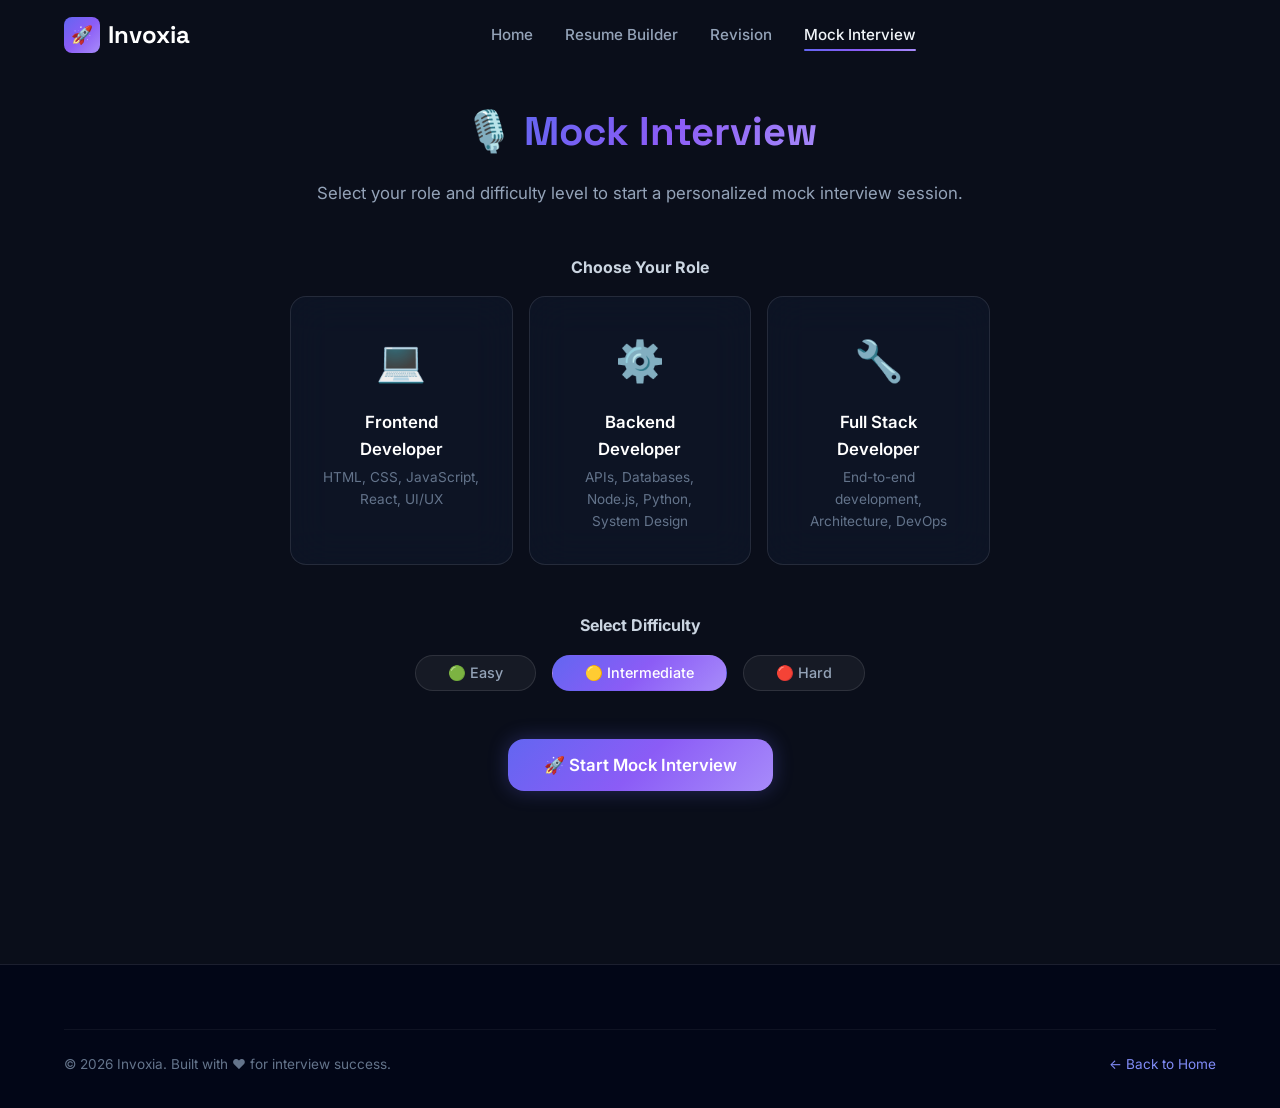
==== pages/mock-interview.html @ 6b7d6e1b "msade some changes in ui" ====
<!DOCTYPE html>
<html lang="en">
<head>
  <meta charset="UTF-8">
  <meta name="viewport" content="width=device-width, initial-scale=1.0">
  <title>Mock Interview — Invoxia</title>
  <meta name="description" content="Practice AI-powered mock interviews with Invoxia. Choose your role, difficulty, and get real-time feedback on your performance.">
  <link rel="stylesheet" href="../css/global.css">
  <link rel="stylesheet" href="../css/mock-interview.css">
  <link rel="icon" href="data:image/svg+xml,<svg xmlns='http://www.w3.org/2000/svg' viewBox='0 0 100 100'><text y='.9em' font-size='90'>🎙️</text></svg>">
</head>
<body>

  <!-- ======== NAVBAR ======== -->
  <nav class="navbar scrolled" id="navbar">
    <div class="container">
      <a href="../index.html" class="navbar-brand">
        <span class="logo-icon">🚀</span>
        Invoxia
      </a>
      <div class="navbar-links" id="navLinks">
        <a href="../index.html">Home</a>
        <a href="resume.html">Resume Builder</a>
        <a href="revision.html">Revision</a>
        <a href="mock-interview.html" class="active">Mock Interview</a>
      </div>
      <div class="navbar-actions">
        <button class="menu-toggle" id="menuToggle" aria-label="Toggle menu">
          <span></span><span></span><span></span>
        </button>
      </div>
    </div>
  </nav>

  <!-- ======== MOCK INTERVIEW ======== -->
  <main class="interview-page">
    <div class="container">

      <!-- Setup Screen -->
      <div class="interview-setup" id="interviewSetup">
        <h1>🎙️ <span class="text-gradient">Mock Interview</span></h1>
        <p>Select your role and difficulty level to start a personalized mock interview session.</p>

        <!-- Role Selection -->
        <h3 style="color: var(--neutral-300); margin-bottom: 1rem; font-size: 1rem;">Choose Your Role</h3>
        <div class="role-selector">
          <div class="role-card card" data-role="frontend" id="roleFrontend">
            <div class="role-emoji">💻</div>
            <h3>Frontend Developer</h3>
            <p>HTML, CSS, JavaScript, React, UI/UX</p>
          </div>
          <div class="role-card card" data-role="backend" id="roleBackend">
            <div class="role-emoji">⚙️</div>
            <h3>Backend Developer</h3>
            <p>APIs, Databases, Node.js, Python, System Design</p>
          </div>
          <div class="role-card card" data-role="fullstack" id="roleFullstack">
            <div class="role-emoji">🔧</div>
            <h3>Full Stack Developer</h3>
            <p>End-to-end development, Architecture, DevOps</p>
          </div>
        </div>

        <!-- Difficulty -->
        <h3 style="color: var(--neutral-300); margin-bottom: 1rem; font-size: 1rem;">Select Difficulty</h3>
        <div class="difficulty-selector">
          <button class="difficulty-btn" data-difficulty="easy" id="diffEasy">🟢 Easy</button>
          <button class="difficulty-btn active" data-difficulty="intermediate" id="diffIntermediate">🟡 Intermediate</button>
          <button class="difficulty-btn" data-difficulty="hard" id="diffHard">🔴 Hard</button>
        </div>

        <!-- Start Button -->
        <button class="btn btn-primary btn-lg start-interview-btn" id="startInterview">
          🚀 Start Mock Interview
        </button>
      </div>

      <!-- Interview Session -->
      <div class="interview-session" id="interviewSession">
        <div class="interview-header">
          <div class="interview-info">
            <div class="interview-timer">
              <span class="timer-icon">⏱️</span>
              <span id="interviewTimer">00:00</span>
            </div>
            <div class="interview-progress">
              <span id="progressText">1 / 5</span>
              <div class="progress-bar-mini">
                <div class="fill" style="width: 20%"></div>
              </div>
            </div>
          </div>
          <button class="btn btn-secondary" onclick="endInterviewManual()" id="endInterviewBtn">
            ⏹️ End Interview
          </button>
        </div>

        <!-- Chat Area -->
        <div class="chat-container card" id="chatContainer">
          <!-- Messages rendered by mock-interview.js -->
        </div>

        <!-- Input -->
        <div class="chat-input-area">
          <div class="chat-input-wrapper">
            <textarea class="chat-input" id="userAnswer" placeholder="Type your answer here..." rows="1"></textarea>
          </div>
          <button class="chat-send-btn" id="sendAnswer" title="Send Answer">
            ➤
          </button>
        </div>

        <!-- Feedback Panel -->
        <div class="feedback-panel" id="feedbackPanel">
          <div class="feedback-header">
            <h2>📊 Performance Report</h2>
            <div class="overall-score">
              <div class="score-circle" id="overallScore">--</div>
            </div>
          </div>

          <div class="feedback-metrics">
            <div class="metric-card card" data-metric="communication">
              <h4>Communication</h4>
              <div class="metric-value">--%</div>
              <div class="metric-bar">
                <div class="fill" style="width: 0%; background: var(--gradient-primary);"></div>
              </div>
            </div>
            <div class="metric-card card" data-metric="technical">
              <h4>Technical</h4>
              <div class="metric-value">--%</div>
              <div class="metric-bar">
                <div class="fill" style="width: 0%; background: var(--accent-cyan);"></div>
              </div>
            </div>
            <div class="metric-card card" data-metric="problemSolving">
              <h4>Problem Solving</h4>
              <div class="metric-value">--%</div>
              <div class="metric-bar">
                <div class="fill" style="width: 0%; background: var(--accent-emerald);"></div>
              </div>
            </div>
            <div class="metric-card card" data-metric="confidence">
              <h4>Confidence</h4>
              <div class="metric-value">--%</div>
              <div class="metric-bar">
                <div class="fill" style="width: 0%; background: var(--accent-amber);"></div>
              </div>
            </div>
          </div>

          <div style="text-align: center; margin-top: 2rem;">
            <button class="btn btn-primary btn-lg" onclick="restartInterview()" id="restartBtn">
              🔄 Restart Interview
            </button>
            <a href="../index.html" class="btn btn-secondary btn-lg" style="margin-left: 1rem;">← Back Home</a>
          </div>
        </div>
      </div>

    </div>
  </main>

  <!-- ======== FOOTER ======== -->
  <footer class="footer" style="margin-top: 4rem;">
    <div class="container">
      <div class="footer-bottom">
        <span>© 2026 Invoxia. Built with ❤️ for interview success.</span>
        <a href="../index.html" style="color: var(--primary-400);">← Back to Home</a>
      </div>
    </div>
  </footer>

  <script src="../js/app.js"></script>
  <script src="../js/mock-interview.js"></script>
</body>
</html>
---- css/global.css ----
/* ============================================
   INVOXIA - Global Design System
   Shared styles, tokens, and utilities
   ============================================ */

/* Google Fonts */
@import url('https://fonts.googleapis.com/css2?family=Inter:wght@300;400;500;600;700;800;900&family=Space+Grotesk:wght@400;500;600;700&display=swap');

/* ---- Design Tokens ---- */
:root {
  /* Primary Palette */
  --primary-50: #eef2ff;
  --primary-100: #e0e7ff;
  --primary-200: #c7d2fe;
  --primary-300: #a5b4fc;
  --primary-400: #818cf8;
  --primary-500: #6366f1;
  --primary-600: #4f46e5;
  --primary-700: #4338ca;
  --primary-800: #3730a3;
  --primary-900: #312e81;

  /* Accent */
  --accent-cyan: #22d3ee;
  --accent-emerald: #34d399;
  --accent-amber: #fbbf24;
  --accent-rose: #fb7185;
  --accent-violet: #a78bfa;

  /* Neutrals */
  --neutral-50: #f8fafc;
  --neutral-100: #f1f5f9;
  --neutral-200: #e2e8f0;
  --neutral-300: #cbd5e1;
  --neutral-400: #94a3b8;
  --neutral-500: #64748b;
  --neutral-600: #475569;
  --neutral-700: #334155;
  --neutral-800: #1e293b;
  --neutral-900: #0f172a;
  --neutral-950: #020617;

  /* Surfaces */
  --surface-primary: #0a0e1a;
  --surface-card: rgba(15, 23, 42, 0.7);
  --surface-card-hover: rgba(30, 41, 59, 0.8);
  --surface-glass: rgba(255, 255, 255, 0.05);
  --surface-glass-border: rgba(255, 255, 255, 0.1);

  /* Gradients */
  --gradient-primary: linear-gradient(135deg, #6366f1, #8b5cf6, #a78bfa);
  --gradient-accent: linear-gradient(135deg, #22d3ee, #6366f1);
  --gradient-warm: linear-gradient(135deg, #f97316, #fb7185);
  --gradient-hero: linear-gradient(135deg, #0a0e1a 0%, #1a1040 50%, #0a0e1a 100%);

  /* Typography */
  --font-primary: 'Inter', -apple-system, BlinkMacSystemFont, sans-serif;
  --font-display: 'Space Grotesk', sans-serif;

  /* Spacing */
  --space-xs: 0.25rem;
  --space-sm: 0.5rem;
  --space-md: 1rem;
  --space-lg: 1.5rem;
  --space-xl: 2rem;
  --space-2xl: 3rem;
  --space-3xl: 4rem;
  --space-4xl: 6rem;

  /* Border Radius */
  --radius-sm: 0.375rem;
  --radius-md: 0.5rem;
  --radius-lg: 0.75rem;
  --radius-xl: 1rem;
  --radius-2xl: 1.5rem;
  --radius-full: 9999px;

  /* Shadows */
  --shadow-sm: 0 1px 2px rgba(0, 0, 0, 0.3);
  --shadow-md: 0 4px 6px -1px rgba(0, 0, 0, 0.3), 0 2px 4px -2px rgba(0, 0, 0, 0.3);
  --shadow-lg: 0 10px 15px -3px rgba(0, 0, 0, 0.3), 0 4px 6px -4px rgba(0, 0, 0, 0.3);
  --shadow-xl: 0 20px 25px -5px rgba(0, 0, 0, 0.3), 0 8px 10px -6px rgba(0, 0, 0, 0.3);
  --shadow-glow: 0 0 20px rgba(99, 102, 241, 0.3);
  --shadow-glow-lg: 0 0 40px rgba(99, 102, 241, 0.4);

  /* Transitions */
  --transition-fast: 150ms cubic-bezier(0.4, 0, 0.2, 1);
  --transition-base: 250ms cubic-bezier(0.4, 0, 0.2, 1);
  --transition-slow: 400ms cubic-bezier(0.4, 0, 0.2, 1);
  --transition-spring: 500ms cubic-bezier(0.34, 1.56, 0.64, 1);

  /* Z-Index Scale */
  --z-base: 1;
  --z-dropdown: 100;
  --z-sticky: 200;
  --z-overlay: 300;
  --z-modal: 400;
  --z-toast: 500;
}

/* ---- CSS Reset ---- */
*,
*::before,
*::after {
  box-sizing: border-box;
  margin: 0;
  padding: 0;
}

html {
  scroll-behavior: smooth;
  -webkit-text-size-adjust: 100%;
}

body {
  font-family: var(--font-primary);
  background-color: var(--surface-primary);
  color: var(--neutral-200);
  line-height: 1.6;
  overflow-x: hidden;
  -webkit-font-smoothing: antialiased;
  -moz-osx-font-smoothing: grayscale;
}

a {
  text-decoration: none;
  color: inherit;
  transition: color var(--transition-fast);
}

img {
  max-width: 100%;
  height: auto;
  display: block;
}

button {
  cursor: pointer;
  border: none;
  background: none;
  font-family: inherit;
  font-size: inherit;
}

ul, ol {
  list-style: none;
}

input, textarea, select {
  font-family: inherit;
  font-size: inherit;
  border: none;
  outline: none;
}

/* ---- Utility Classes ---- */
.container {
  width: 100%;
  max-width: 1200px;
  margin: 0 auto;
  padding: 0 var(--space-lg);
}

.section {
  padding: var(--space-4xl) 0;
}

.text-gradient {
  background: var(--gradient-primary);
  -webkit-background-clip: text;
  -webkit-text-fill-color: transparent;
  background-clip: text;
}

.text-gradient-accent {
  background: var(--gradient-accent);
  -webkit-background-clip: text;
  -webkit-text-fill-color: transparent;
  background-clip: text;
}

/* ---- Button System ---- */
.btn {
  display: inline-flex;
  align-items: center;
  justify-content: center;
  gap: var(--space-sm);
  padding: 0.75rem 1.75rem;
  font-weight: 600;
  font-size: 0.95rem;
  border-radius: var(--radius-lg);
  transition: all var(--transition-base);
  position: relative;
  overflow: hidden;
}

.btn-primary {
  background: var(--gradient-primary);
  color: white;
  box-shadow: var(--shadow-glow);
}

.btn-primary:hover {
  transform: translateY(-2px);
  box-shadow: var(--shadow-glow-lg);
}

.btn-secondary {
  background: var(--surface-glass);
  color: var(--neutral-100);
  border: 1px solid var(--surface-glass-border);
  backdrop-filter: blur(10px);
}

.btn-secondary:hover {
  background: rgba(255, 255, 255, 0.1);
  border-color: var(--primary-400);
  transform: translateY(-2px);
}

.btn-outline {
  background: transparent;
  color: var(--primary-400);
  border: 2px solid var(--primary-500);
}

.btn-outline:hover {
  background: var(--primary-500);
  color: white;
  transform: translateY(-2px);
}

.btn-lg {
  padding: 1rem 2.25rem;
  font-size: 1.05rem;
  border-radius: var(--radius-xl);
}

/* ---- Card System ---- */
.card {
  background: var(--surface-card);
  border: 1px solid var(--surface-glass-border);
  border-radius: var(--radius-xl);
  padding: var(--space-xl);
  backdrop-filter: blur(20px);
  transition: all var(--transition-base);
}

.card:hover {
  background: var(--surface-card-hover);
  border-color: var(--primary-500);
  transform: translateY(-4px);
  box-shadow: var(--shadow-lg);
}

/* ---- Glass Effect ---- */
.glass {
  background: var(--surface-glass);
  border: 1px solid var(--surface-glass-border);
  backdrop-filter: blur(20px);
  -webkit-backdrop-filter: blur(20px);
}

/* ---- Navbar Shared ---- */
.navbar {
  position: fixed;
  top: 0;
  left: 0;
  right: 0;
  z-index: var(--z-sticky);
  padding: var(--space-md) 0;
  transition: all var(--transition-base);
}

.navbar.scrolled {
  background: rgba(10, 14, 26, 0.9);
  backdrop-filter: blur(20px);
  border-bottom: 1px solid var(--surface-glass-border);
  box-shadow: var(--shadow-md);
}

.navbar .container {
  display: flex;
  align-items: center;
  justify-content: space-between;
}

.navbar-brand {
  display: flex;
  align-items: center;
  gap: var(--space-sm);
  font-family: var(--font-display);
  font-weight: 700;
  font-size: 1.5rem;
  color: white;
}

.navbar-brand .logo-icon {
  width: 36px;
  height: 36px;
  border-radius: var(--radius-md);
  background: var(--gradient-primary);
  display: flex;
  align-items: center;
  justify-content: center;
  font-size: 1.1rem;
}

.navbar-links {
  display: flex;
  align-items: center;
  gap: var(--space-xl);
}

.navbar-links a {
  color: var(--neutral-400);
  font-weight: 500;
  font-size: 0.95rem;
  position: relative;
}

.navbar-links a::after {
  content: '';
  position: absolute;
  bottom: -4px;
  left: 0;
  width: 0;
  height: 2px;
  background: var(--gradient-primary);
  transition: width var(--transition-base);
  border-radius: var(--radius-full);
}

.navbar-links a:hover,
.navbar-links a.active {
  color: var(--neutral-100);
}

.navbar-links a:hover::after,
.navbar-links a.active::after {
  width: 100%;
}

.navbar-actions {
  display: flex;
  align-items: center;
  gap: var(--space-md);
}

/* Mobile menu toggle */
.menu-toggle {
  display: none;
  flex-direction: column;
  gap: 5px;
  padding: 4px;
}

.menu-toggle span {
  display: block;
  width: 24px;
  height: 2px;
  background: var(--neutral-200);
  border-radius: var(--radius-full);
  transition: all var(--transition-fast);
}

/* ---- Footer ---- */
.footer {
  background: var(--neutral-950);
  border-top: 1px solid var(--surface-glass-border);
  padding: var(--space-3xl) 0 var(--space-xl);
}

.footer-grid {
  display: grid;
  grid-template-columns: 2fr 1fr 1fr 1fr;
  gap: var(--space-2xl);
  margin-bottom: var(--space-2xl);
}

.footer-brand p {
  color: var(--neutral-400);
  margin-top: var(--space-md);
  max-width: 300px;
  font-size: 0.9rem;
  line-height: 1.7;
}

.footer-col h4 {
  color: var(--neutral-100);
  font-size: 0.9rem;
  font-weight: 600;
  margin-bottom: var(--space-lg);
  text-transform: uppercase;
  letter-spacing: 0.05em;
}

.footer-col a {
  display: block;
  color: var(--neutral-400);
  font-size: 0.9rem;
  padding: var(--space-xs) 0;
  transition: color var(--transition-fast);
}

.footer-col a:hover {
  color: var(--primary-400);
}

.footer-bottom {
  border-top: 1px solid rgba(255, 255, 255, 0.05);
  padding-top: var(--space-lg);
  display: flex;
  justify-content: space-between;
  align-items: center;
  color: var(--neutral-500);
  font-size: 0.85rem;
}

/* ---- Animations ---- */
@keyframes fadeInUp {
  from {
    opacity: 0;
    transform: translateY(30px);
  }
  to {
    opacity: 1;
    transform: translateY(0);
  }
}

@keyframes fadeIn {
  from { opacity: 0; }
  to { opacity: 1; }
}

@keyframes slideInLeft {
  from {
    opacity: 0;
    transform: translateX(-30px);
  }
  to {
    opacity: 1;
    transform: translateX(0);
  }
}

@keyframes slideInRight {
  from {
    opacity: 0;
    transform: translateX(30px);
  }
  to {
    opacity: 1;
    transform: translateX(0);
  }
}

@keyframes pulse {
  0%, 100% { opacity: 1; }
  50% { opacity: 0.5; }
}

@keyframes float {
  0%, 100% { transform: translateY(0); }
  50% { transform: translateY(-10px); }
}

@keyframes glow {
  0%, 100% { box-shadow: 0 0 20px rgba(99, 102, 241, 0.3); }
  50% { box-shadow: 0 0 40px rgba(99, 102, 241, 0.6); }
}

.animate-fadeInUp {
  animation: fadeInUp 0.6s ease-out forwards;
}

.animate-fadeIn {
  animation: fadeIn 0.6s ease-out forwards;
}

.animate-float {
  animation: float 3s ease-in-out infinite;
}

/* Stagger delays */
.delay-1 { animation-delay: 0.1s; }
.delay-2 { animation-delay: 0.2s; }
.delay-3 { animation-delay: 0.3s; }
.delay-4 { animation-delay: 0.4s; }
.delay-5 { animation-delay: 0.5s; }

/* ---- Responsive ---- */
@media (max-width: 768px) {
  .container {
    padding: 0 var(--space-md);
  }

  .section {
    padding: var(--space-2xl) 0;
  }

  .menu-toggle {
    display: flex;
  }

  .navbar-links {
    display: none;
    position: fixed;
    top: 70px;
    left: 0;
    right: 0;
    background: rgba(10, 14, 26, 0.98);
    backdrop-filter: blur(20px);
    flex-direction: column;
    padding: var(--space-xl);
    gap: var(--space-lg);
    border-bottom: 1px solid var(--surface-glass-border);
  }

  .navbar-links.open {
    display: flex;
  }

  .navbar-actions .btn {
    display: none;
  }

  .footer-grid {
    grid-template-columns: 1fr;
    gap: var(--space-xl);
  }

  .footer-bottom {
    flex-direction: column;
    gap: var(--space-md);
    text-align: center;
  }
}
---- css/mock-interview.css ----
/* ============================================
   INVOXIA - Mock Interview Styles
   Module Owner: Member 3
   Branch: feature/mock-interview
   ============================================ */

.interview-page {
  padding-top: 100px;
  min-height: 100vh;
}

/* Interview Setup */
.interview-setup {
  max-width: 700px;
  margin: 0 auto;
  text-align: center;
}

.interview-setup h1 {
  font-family: var(--font-display);
  font-size: 2.5rem;
  font-weight: 700;
  color: white;
  margin-bottom: var(--space-md);
}

.interview-setup > p {
  color: var(--neutral-400);
  font-size: 1.05rem;
  margin-bottom: var(--space-2xl);
}

.role-selector {
  display: grid;
  grid-template-columns: repeat(3, 1fr);
  gap: var(--space-md);
  margin-bottom: var(--space-2xl);
}

.role-card {
  padding: var(--space-xl);
  cursor: pointer;
  text-align: center;
  transition: all var(--transition-base);
}

.role-card.selected {
  border-color: var(--primary-500);
  background: rgba(99, 102, 241, 0.1);
  box-shadow: var(--shadow-glow);
}

.role-card .role-emoji {
  font-size: 2.5rem;
  margin-bottom: var(--space-md);
}

.role-card h3 {
  color: white;
  font-size: 1.05rem;
  font-weight: 600;
  margin-bottom: var(--space-xs);
}

.role-card p {
  color: var(--neutral-500);
  font-size: 0.85rem;
}

.difficulty-selector {
  display: flex;
  gap: var(--space-md);
  justify-content: center;
  margin-bottom: var(--space-2xl);
}

.difficulty-btn {
  padding: var(--space-sm) var(--space-xl);
  border-radius: var(--radius-full);
  font-weight: 500;
  font-size: 0.9rem;
  color: var(--neutral-400);
  border: 1px solid var(--surface-glass-border);
  background: var(--surface-glass);
  transition: all var(--transition-fast);
}

.difficulty-btn:hover {
  color: white;
  border-color: var(--primary-400);
}

.difficulty-btn.active {
  background: var(--gradient-primary);
  color: white;
  border-color: transparent;
}

.start-interview-btn {
  min-width: 250px;
}

/* Interview Session */
.interview-session {
  display: none;
  max-width: 900px;
  margin: 0 auto;
}

.interview-session.active {
  display: block;
}

.interview-header {
  display: flex;
  align-items: center;
  justify-content: space-between;
  margin-bottom: var(--space-2xl);
  padding-bottom: var(--space-lg);
  border-bottom: 1px solid var(--surface-glass-border);
}

.interview-info {
  display: flex;
  align-items: center;
  gap: var(--space-lg);
}

.interview-timer {
  display: flex;
  align-items: center;
  gap: var(--space-sm);
  font-family: var(--font-display);
  font-size: 1.5rem;
  font-weight: 600;
  color: white;
}

.interview-timer .timer-icon {
  color: var(--accent-amber);
}

.interview-progress {
  display: flex;
  align-items: center;
  gap: var(--space-sm);
  color: var(--neutral-400);
  font-size: 0.9rem;
}

.progress-bar-mini {
  width: 120px;
  height: 6px;
  background: rgba(255, 255, 255, 0.1);
  border-radius: var(--radius-full);
  overflow: hidden;
}

.progress-bar-mini .fill {
  height: 100%;
  background: var(--gradient-primary);
  border-radius: var(--radius-full);
  transition: width var(--transition-base);
}

/* Chat Interface */
.chat-container {
  min-height: 400px;
  max-height: 500px;
  overflow-y: auto;
  padding: var(--space-xl);
  margin-bottom: var(--space-lg);
  scroll-behavior: smooth;
}

.chat-container::-webkit-scrollbar {
  width: 6px;
}

.chat-container::-webkit-scrollbar-track {
  background: transparent;
}

.chat-container::-webkit-scrollbar-thumb {
  background: rgba(255, 255, 255, 0.1);
  border-radius: var(--radius-full);
}

.chat-message {
  display: flex;
  gap: var(--space-md);
  margin-bottom: var(--space-xl);
  animation: fadeInUp 0.3s ease-out;
}

.chat-message.user {
  flex-direction: row-reverse;
}

.chat-avatar {
  width: 40px;
  height: 40px;
  border-radius: var(--radius-lg);
  display: flex;
  align-items: center;
  justify-content: center;
  font-size: 1.1rem;
  flex-shrink: 0;
}

.chat-message.ai .chat-avatar {
  background: var(--gradient-accent);
}

.chat-message.user .chat-avatar {
  background: var(--gradient-primary);
}

.chat-bubble {
  max-width: 70%;
  padding: var(--space-md) var(--space-lg);
  border-radius: var(--radius-xl);
  font-size: 0.95rem;
  line-height: 1.7;
}

.chat-message.ai .chat-bubble {
  background: rgba(255, 255, 255, 0.06);
  border: 1px solid var(--surface-glass-border);
  color: var(--neutral-200);
  border-top-left-radius: var(--radius-sm);
}

.chat-message.user .chat-bubble {
  background: rgba(99, 102, 241, 0.2);
  border: 1px solid rgba(99, 102, 241, 0.3);
  color: var(--neutral-100);
  border-top-right-radius: var(--radius-sm);
}

/* Input Area */
.chat-input-area {
  display: flex;
  gap: var(--space-md);
  align-items: flex-end;
}

.chat-input-wrapper {
  flex: 1;
  position: relative;
}

.chat-input {
  width: 100%;
  padding: var(--space-md) var(--space-lg);
  background: rgba(255, 255, 255, 0.05);
  border: 1px solid var(--surface-glass-border);
  border-radius: var(--radius-xl);
  color: var(--neutral-100);
  font-size: 0.95rem;
  resize: none;
  min-height: 48px;
  max-height: 120px;
  transition: border-color var(--transition-fast);
}

.chat-input:focus {
  border-color: var(--primary-500);
}

.chat-send-btn {
  width: 48px;
  height: 48px;
  border-radius: var(--radius-lg);
  background: var(--gradient-primary);
  color: white;
  display: flex;
  align-items: center;
  justify-content: center;
  font-size: 1.2rem;
  flex-shrink: 0;
  transition: all var(--transition-fast);
}

.chat-send-btn:hover {
  transform: scale(1.05);
  box-shadow: var(--shadow-glow);
}

/* Feedback Panel */
.feedback-panel {
  margin-top: var(--space-2xl);
  display: none;
}

.feedback-panel.active {
  display: block;
}

.feedback-header {
  display: flex;
  align-items: center;
  justify-content: space-between;
  margin-bottom: var(--space-xl);
}

.feedback-header h2 {
  font-family: var(--font-display);
  color: white;
  font-size: 1.5rem;
}

.overall-score {
  display: flex;
  align-items: center;
  gap: var(--space-md);
}

.score-circle {
  width: 80px;
  height: 80px;
  border-radius: 50%;
  border: 4px solid var(--accent-emerald);
  display: flex;
  align-items: center;
  justify-content: center;
  font-family: var(--font-display);
  font-size: 1.5rem;
  font-weight: 700;
  color: var(--accent-emerald);
}

.feedback-metrics {
  display: grid;
  grid-template-columns: repeat(4, 1fr);
  gap: var(--space-md);
  margin-bottom: var(--space-xl);
}

.metric-card {
  text-align: center;
  padding: var(--space-lg);
}

.metric-card h4 {
  color: var(--neutral-400);
  font-size: 0.8rem;
  font-weight: 500;
  text-transform: uppercase;
  letter-spacing: 0.05em;
  margin-bottom: var(--space-sm);
}

.metric-card .metric-value {
  font-family: var(--font-display);
  font-size: 1.75rem;
  font-weight: 700;
  color: white;
}

.metric-card .metric-bar {
  height: 6px;
  background: rgba(255, 255, 255, 0.1);
  border-radius: var(--radius-full);
  margin-top: var(--space-sm);
  overflow: hidden;
}

.metric-card .metric-bar .fill {
  height: 100%;
  border-radius: var(--radius-full);
}

/* Responsive */
@media (max-width: 768px) {
  .role-selector {
    grid-template-columns: 1fr;
  }

  .difficulty-selector {
    flex-wrap: wrap;
  }

  .feedback-metrics {
    grid-template-columns: repeat(2, 1fr);
  }

  .chat-bubble {
    max-width: 85%;
  }

  .interview-header {
    flex-direction: column;
    gap: var(--space-md);
  }
}
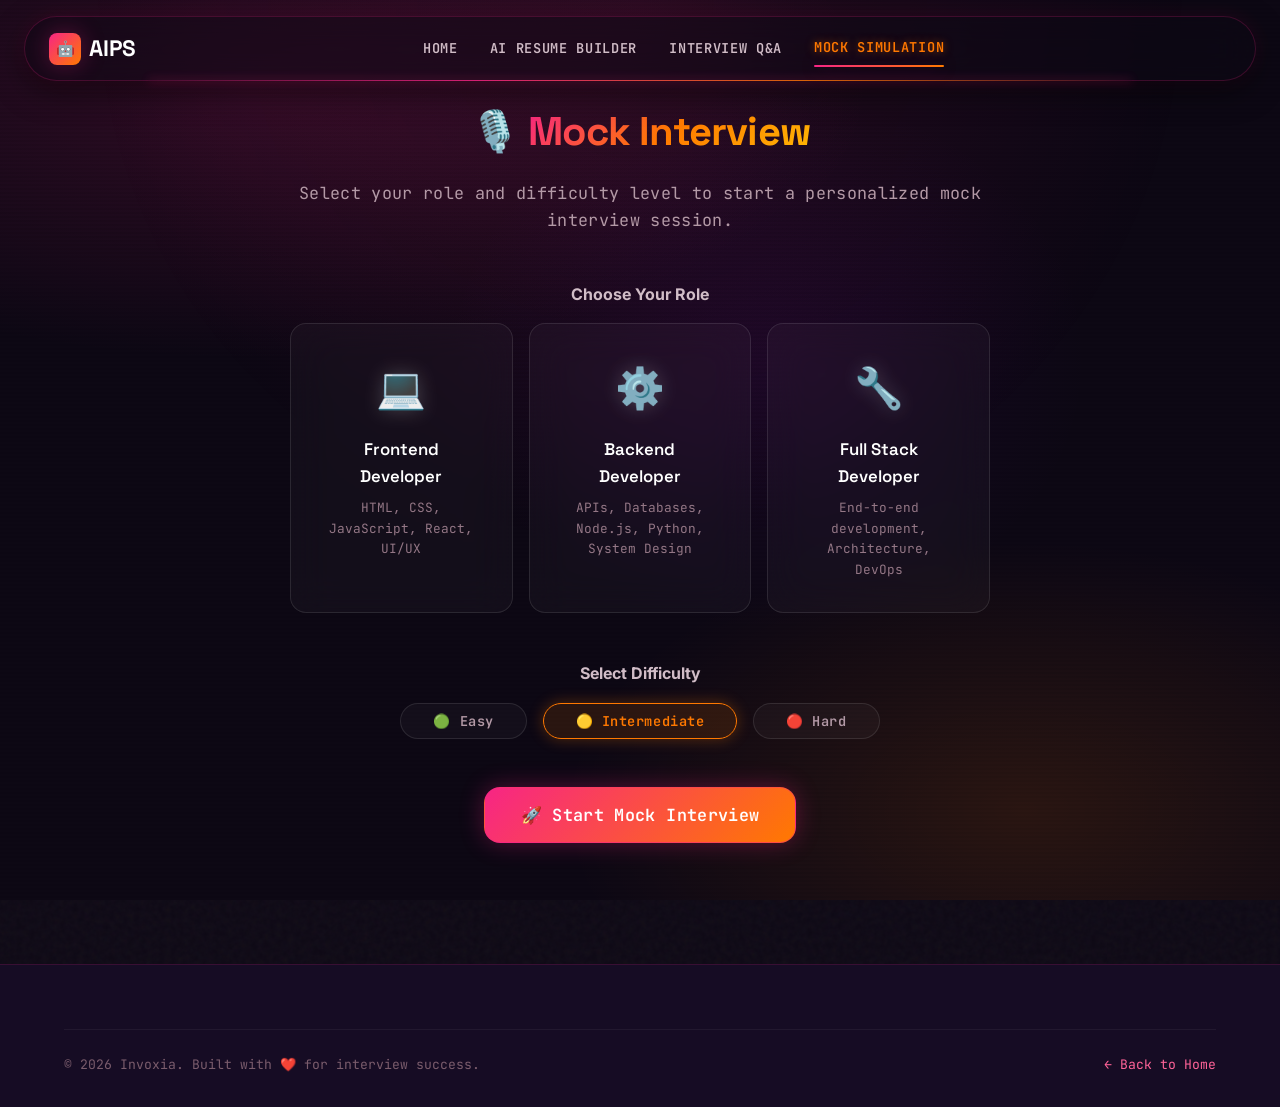
==== commit c2a60a58: "msade some changes in ui" ====
--- a/pages/mock-interview.html
+++ b/pages/mock-interview.html
@@ -15,14 +15,14 @@
   <nav class="navbar scrolled" id="navbar">
     <div class="container">
       <a href="../index.html" class="navbar-brand">
-        <span class="logo-icon">🚀</span>
-        Invoxia
+        <span class="logo-icon">🤖</span>
+        AIPS
       </a>
       <div class="navbar-links" id="navLinks">
         <a href="../index.html">Home</a>
-        <a href="resume.html">Resume Builder</a>
-        <a href="revision.html">Revision</a>
-        <a href="mock-interview.html" class="active">Mock Interview</a>
+        <a href="resume.html">AI Resume Builder</a>
+        <a href="interview-prep.html">Interview Q&A</a>
+        <a href="mock-interview.html" class="active">Mock Simulation</a>
       </div>
       <div class="navbar-actions">
         <button class="menu-toggle" id="menuToggle" aria-label="Toggle menu">
--- a/css/global.css
+++ b/css/global.css
@@ -1,539 +1,396 @@
 /* ============================================
-   INVOXIA - Global Design System
-   Shared styles, tokens, and utilities
-   ============================================ */
-
-/* Google Fonts */
-@import url('https://fonts.googleapis.com/css2?family=Inter:wght@300;400;500;600;700;800;900&family=Space+Grotesk:wght@400;500;600;700&display=swap');
-
-/* ---- Design Tokens ---- */
+   INVOXIA — Cyber Sunset Interface
+   Design System v3.0
+   Theme: Outrun / Synthwave / Cyber Sunset
+   ============================================ */
+
+@import url('https://fonts.googleapis.com/css2?family=Inter:wght@300;400;500;600;700;800;900&family=Space+Grotesk:wght@400;500;600;700&family=JetBrains+Mono:wght@400;500;600&display=swap');
+
 :root {
-  /* Primary Palette */
-  --primary-50: #eef2ff;
-  --primary-100: #e0e7ff;
-  --primary-200: #c7d2fe;
-  --primary-300: #a5b4fc;
-  --primary-400: #818cf8;
-  --primary-500: #6366f1;
-  --primary-600: #4f46e5;
-  --primary-700: #4338ca;
-  --primary-800: #3730a3;
-  --primary-900: #312e81;
-
-  /* Accent */
-  --accent-cyan: #22d3ee;
-  --accent-emerald: #34d399;
-  --accent-amber: #fbbf24;
-  --accent-rose: #fb7185;
-  --accent-violet: #a78bfa;
-
-  /* Neutrals */
-  --neutral-50: #f8fafc;
-  --neutral-100: #f1f5f9;
-  --neutral-200: #e2e8f0;
-  --neutral-300: #cbd5e1;
-  --neutral-400: #94a3b8;
-  --neutral-500: #64748b;
-  --neutral-600: #475569;
-  --neutral-700: #334155;
-  --neutral-800: #1e293b;
-  --neutral-900: #0f172a;
-  --neutral-950: #020617;
-
-  /* Surfaces */
-  --surface-primary: #0a0e1a;
-  --surface-card: rgba(15, 23, 42, 0.7);
-  --surface-card-hover: rgba(30, 41, 59, 0.8);
-  --surface-glass: rgba(255, 255, 255, 0.05);
-  --surface-glass-border: rgba(255, 255, 255, 0.1);
-
-  /* Gradients */
-  --gradient-primary: linear-gradient(135deg, #6366f1, #8b5cf6, #a78bfa);
-  --gradient-accent: linear-gradient(135deg, #22d3ee, #6366f1);
-  --gradient-warm: linear-gradient(135deg, #f97316, #fb7185);
-  --gradient-hero: linear-gradient(135deg, #0a0e1a 0%, #1a1040 50%, #0a0e1a 100%);
-
-  /* Typography */
-  --font-primary: 'Inter', -apple-system, BlinkMacSystemFont, sans-serif;
-  --font-display: 'Space Grotesk', sans-serif;
-
-  /* Spacing */
-  --space-xs: 0.25rem;
-  --space-sm: 0.5rem;
-  --space-md: 1rem;
-  --space-lg: 1.5rem;
-  --space-xl: 2rem;
-  --space-2xl: 3rem;
-  --space-3xl: 4rem;
-  --space-4xl: 6rem;
-
-  /* Border Radius */
-  --radius-sm: 0.375rem;
-  --radius-md: 0.5rem;
-  --radius-lg: 0.75rem;
-  --radius-xl: 1rem;
-  --radius-2xl: 1.5rem;
-  --radius-full: 9999px;
-
-  /* Shadows */
-  --shadow-sm: 0 1px 2px rgba(0, 0, 0, 0.3);
-  --shadow-md: 0 4px 6px -1px rgba(0, 0, 0, 0.3), 0 2px 4px -2px rgba(0, 0, 0, 0.3);
-  --shadow-lg: 0 10px 15px -3px rgba(0, 0, 0, 0.3), 0 4px 6px -4px rgba(0, 0, 0, 0.3);
-  --shadow-xl: 0 20px 25px -5px rgba(0, 0, 0, 0.3), 0 8px 10px -6px rgba(0, 0, 0, 0.3);
-  --shadow-glow: 0 0 20px rgba(99, 102, 241, 0.3);
-  --shadow-glow-lg: 0 0 40px rgba(99, 102, 241, 0.4);
-
-  /* Transitions */
-  --transition-fast: 150ms cubic-bezier(0.4, 0, 0.2, 1);
-  --transition-base: 250ms cubic-bezier(0.4, 0, 0.2, 1);
-  --transition-slow: 400ms cubic-bezier(0.4, 0, 0.2, 1);
+  /* === Core Background === */
+  --bg-void:        #0d0814;  /* Deep dark plum */
+  --bg-deep:        #160c24;
+  --bg-surface:     #23123b;
+
+  /* === Primary — Neon Pink === */
+  --primary-50:  #fff0f5;
+  --primary-100: #ffe4ef;
+  --primary-200: #ffc9de;
+  --primary-300: #ff9ebf;
+  --primary-400: #ff6398;
+  --primary-500: #f72585; /* Cyber Pink */
+  --primary-600: #e51268;
+  --primary-700: #b8094b;
+  --primary-800: #940a3f;
+  --primary-900: #7b0e37;
+
+  /* === Accents — Sunset Palette === */
+  --accent-orange:  #ff7900;
+  --accent-yellow:  #ffb703;
+  --accent-purple:  #7209b7;
+  --accent-cyan:    #4cc9f0; /* Kept for cool contrast */
+  --accent-emerald: #06d6a0;
+  --accent-rose:    #f72585;
+
+  /* === Neon Glows === */
+  --neon-pink:   #f72585;
+  --neon-orange: #ff7900;
+  --glow-pink:   0 0 20px rgba(247, 37, 133, 0.5), 0 0 40px rgba(247, 37, 133, 0.2);
+  --glow-orange: 0 0 20px rgba(255, 121, 0, 0.5), 0 0 40px rgba(255, 121, 0, 0.2);
+  --glow-soft:   0 0 30px rgba(255, 121, 0, 0.15);
+
+  /* === Glass Surface === */
+  --glass:        rgba(255, 255, 255, 0.05);
+  --glass-hover:  rgba(255, 255, 255, 0.09);
+  --glass-border: rgba(255, 255, 255, 0.1);
+  --glass-border-active: rgba(247, 37, 133, 0.6);
+
+  /* Legacy compat aliases */
+  --surface-primary:      var(--bg-void);
+  --surface-card:         var(--glass);
+  --surface-card-hover:   var(--glass-hover);
+  --surface-glass:        var(--glass);
+  --surface-glass-border: var(--glass-border);
+
+  /* === Neutrals === */
+  --neutral-50:  #faf5f7;
+  --neutral-100: #f3ebf0;
+  --neutral-200: #e6d8df;
+  --neutral-300: #d1bdc7;
+  --neutral-400: #b399a6;
+  --neutral-500: #947786;
+  --neutral-600: #7a5c6c;
+  --neutral-700: #634755;
+  --neutral-800: #523b47;
+  --neutral-900: #45343d;
+
+  /* === Gradients === */
+  --gradient-sunset:  linear-gradient(135deg, #f72585, #ff7900, #ffb703);
+  --gradient-aurora:  linear-gradient(135deg, #7209b7, #f72585, #ff7900, #0d0814);
+  --gradient-neon:    linear-gradient(90deg, #f72585, #ff7900);
+  --gradient-card:    linear-gradient(135deg, rgba(247,37,133,0.06), rgba(255,121,0,0.04));
+
+  /* === Typography === */
+  --font-primary:   'Inter', -apple-system, BlinkMacSystemFont, sans-serif;
+  --font-display:   'Space Grotesk', sans-serif;
+  --font-mono:      'JetBrains Mono', 'Fira Code', monospace;
+
+  /* === Spacing & Radius === */
+  --space-xs: 0.25rem; --space-sm: 0.5rem;   --space-md: 1rem;
+  --space-lg: 1.5rem;  --space-xl: 2rem;     --space-2xl: 3rem;
+  --space-3xl: 4rem;   --space-4xl: 6rem;
+  
+  --radius-sm: 0.375rem; --radius-md: 0.5rem; --radius-lg: 0.75rem;
+  --radius-xl: 1rem;     --radius-2xl: 1.5rem; --radius-full: 9999px;
+
+  /* === Shadows === */
+  --shadow-sm:  0 1px 2px rgba(0,0,0,0.5);
+  --shadow-md:  0 4px 12px rgba(0,0,0,0.4);
+  --shadow-lg:  0 10px 30px rgba(0,0,0,0.5);
+  --shadow-xl:  0 20px 50px rgba(0,0,0,0.6);
+  --shadow-glow:    0 0 25px rgba(247,37,133,0.30);
+  --shadow-glow-lg: 0 0 50px rgba(247,37,133,0.45);
+  --shadow-cyan:    0 0 25px rgba(255,121,0,0.35); /* Aliased to orange for retro logic */
+
+  /* === Transitions & Z-Index === */
+  --transition-fast:   150ms cubic-bezier(0.4, 0, 0.2, 1);
+  --transition-base:   250ms cubic-bezier(0.4, 0, 0.2, 1);
+  --transition-slow:   400ms cubic-bezier(0.4, 0, 0.2, 1);
   --transition-spring: 500ms cubic-bezier(0.34, 1.56, 0.64, 1);
 
-  /* Z-Index Scale */
-  --z-base: 1;
-  --z-dropdown: 100;
-  --z-sticky: 200;
-  --z-overlay: 300;
-  --z-modal: 400;
-  --z-toast: 500;
-}
-
-/* ---- CSS Reset ---- */
-*,
-*::before,
-*::after {
-  box-sizing: border-box;
-  margin: 0;
-  padding: 0;
-}
-
-html {
-  scroll-behavior: smooth;
-  -webkit-text-size-adjust: 100%;
-}
+  --z-base: 1; --z-dropdown: 100; --z-sticky: 200;
+  --z-overlay: 300; --z-modal: 400; --z-toast: 500;
+}
+
+/* ============================================
+   RESET & BASE
+   ============================================ */
+*, *::before, *::after { box-sizing: border-box; margin: 0; padding: 0; }
+html { scroll-behavior: smooth; -webkit-text-size-adjust: 100%; }
 
 body {
   font-family: var(--font-primary);
-  background-color: var(--surface-primary);
-  color: var(--neutral-200);
+  background-color: var(--bg-void);
+  color: var(--neutral-300);
   line-height: 1.6;
   overflow-x: hidden;
   -webkit-font-smoothing: antialiased;
-  -moz-osx-font-smoothing: grayscale;
-}
-
-a {
-  text-decoration: none;
-  color: inherit;
-  transition: color var(--transition-fast);
-}
-
-img {
-  max-width: 100%;
-  height: auto;
-  display: block;
-}
-
-button {
-  cursor: pointer;
-  border: none;
-  background: none;
-  font-family: inherit;
-  font-size: inherit;
-}
-
-ul, ol {
-  list-style: none;
-}
-
-input, textarea, select {
-  font-family: inherit;
-  font-size: inherit;
-  border: none;
-  outline: none;
-}
-
-/* ---- Utility Classes ---- */
-.container {
-  width: 100%;
-  max-width: 1200px;
-  margin: 0 auto;
-  padding: 0 var(--space-lg);
-}
-
-.section {
-  padding: var(--space-4xl) 0;
-}
+  background-image: url("data:image/svg+xml,%3Csvg viewBox='0 0 256 256' xmlns='http://www.w3.org/2000/svg'%3E%3Cfilter id='noise'%3E%3CfeTurbulence type='fractalNoise' baseFrequency='0.7' numOctaves='3' stitchTiles='stitch'/%3E%3C/filter%3E%3Crect width='100%25' height='100%25' filter='url(%23noise)' opacity='0.035'/%3E%3C/svg%3E");
+}
+
+a { text-decoration: none; color: inherit; transition: color var(--transition-fast); }
+img { max-width: 100%; height: auto; display: block; }
+button { cursor: pointer; border: none; background: none; font-family: inherit; font-size: inherit; }
+ul, ol { list-style: none; }
+input, textarea, select { font-family: inherit; font-size: inherit; border: none; outline: none; }
+
+/* ============================================
+   CYBER SUNSET BACKGROUND (Global)
+   ============================================ */
+body::before {
+  content: '';
+  position: fixed;
+  inset: 0;
+  z-index: -2;
+  background:
+    radial-gradient(ellipse 80% 50% at 20% 10%, rgba(247, 37, 133, 0.15) 0%, transparent 60%),
+    radial-gradient(ellipse 60% 50% at 80% 90%, rgba(255, 121, 0, 0.12) 0%, transparent 60%),
+    radial-gradient(ellipse 50% 60% at 60% 40%, rgba(114, 9, 183, 0.10) 0%, transparent 50%),
+    var(--bg-void);
+  pointer-events: none;
+}
+
+/* Scanline overlay — Retro VHS / Synthwave */
+body::after {
+  content: '';
+  position: fixed;
+  inset: 0;
+  z-index: -1;
+  background: repeating-linear-gradient(
+    0deg,
+    transparent,
+    transparent 2px,
+    rgba(0, 0, 0, 0.04) 2px,
+    rgba(0, 0, 0, 0.04) 4px
+  );
+  pointer-events: none;
+}
+
+/* ============================================
+   UTILITIES
+   ============================================ */
+.container { width: 100%; max-width: 1200px; margin: 0 auto; padding: 0 var(--space-lg); }
+.section { padding: var(--space-4xl) 0; }
 
 .text-gradient {
-  background: var(--gradient-primary);
+  background: var(--gradient-sunset);
   -webkit-background-clip: text;
   -webkit-text-fill-color: transparent;
   background-clip: text;
 }
-
 .text-gradient-accent {
-  background: var(--gradient-accent);
+  background: linear-gradient(90deg, var(--accent-orange), var(--accent-yellow));
   -webkit-background-clip: text;
   -webkit-text-fill-color: transparent;
   background-clip: text;
 }
-
-/* ---- Button System ---- */
-.btn {
-  display: inline-flex;
-  align-items: center;
-  justify-content: center;
-  gap: var(--space-sm);
-  padding: 0.75rem 1.75rem;
-  font-weight: 600;
-  font-size: 0.95rem;
-  border-radius: var(--radius-lg);
-  transition: all var(--transition-base);
-  position: relative;
-  overflow: hidden;
-}
-
-.btn-primary {
-  background: var(--gradient-primary);
-  color: white;
-  box-shadow: var(--shadow-glow);
-}
-
-.btn-primary:hover {
-  transform: translateY(-2px);
-  box-shadow: var(--shadow-glow-lg);
-}
-
-.btn-secondary {
-  background: var(--surface-glass);
-  color: var(--neutral-100);
-  border: 1px solid var(--surface-glass-border);
-  backdrop-filter: blur(10px);
-}
-
-.btn-secondary:hover {
-  background: rgba(255, 255, 255, 0.1);
-  border-color: var(--primary-400);
-  transform: translateY(-2px);
-}
-
-.btn-outline {
-  background: transparent;
-  color: var(--primary-400);
-  border: 2px solid var(--primary-500);
-}
-
-.btn-outline:hover {
-  background: var(--primary-500);
-  color: white;
-  transform: translateY(-2px);
-}
-
-.btn-lg {
-  padding: 1rem 2.25rem;
-  font-size: 1.05rem;
-  border-radius: var(--radius-xl);
-}
-
-/* ---- Card System ---- */
+.text-neon-cyan { color: var(--accent-cyan); } /* legacy compatibility */
+.text-neon-purple { color: var(--primary-400); }
+
+/* Retro Terminal */
+.term { font-family: var(--font-mono); font-size: 0.82rem; color: var(--accent-orange); letter-spacing: 0.02em; }
+.term-block {
+  font-family: var(--font-mono); font-size: 0.8rem; color: var(--accent-orange);
+  background: rgba(255, 121, 0, 0.05); border-left: 2px solid rgba(255, 121, 0, 0.4);
+  padding: 8px 14px; border-radius: 0 var(--radius-md) var(--radius-md) 0; line-height: 1.8;
+}
+.term-block::before { content: '> '; opacity: 0.5; }
+
+.cursor::after { content: '_'; animation: blink 1s step-end infinite; color: var(--accent-orange); }
+@keyframes blink { 50% { opacity: 0; } }
+
+/* AI Presence */
+.ai-presence { display: inline-flex; align-items: center; gap: 8px; font-size: 0.8rem; color: var(--accent-orange); font-family: var(--font-mono); }
+.ai-presence-dot {
+  width: 7px; height: 7px; border-radius: 50%;
+  background: var(--accent-orange);
+  box-shadow: 0 0 8px var(--accent-orange), 0 0 16px rgba(255,121,0,0.4);
+  animation: aiPulse 2s ease-in-out infinite; flex-shrink: 0;
+}
+@keyframes aiPulse {
+  0%, 100%  { transform: scale(1); box-shadow: 0 0 6px var(--accent-orange); }
+  50%       { transform: scale(1.3); box-shadow: 0 0 12px var(--accent-orange), 0 0 24px rgba(255,121,0,0.4); }
+}
+
+/* ============================================
+   GLASS CARD SYSTEM
+   ============================================ */
 .card {
-  background: var(--surface-card);
-  border: 1px solid var(--surface-glass-border);
+  background: rgba(255, 255, 255, 0.03);
+  border: 1px solid var(--glass-border);
   border-radius: var(--radius-xl);
   padding: var(--space-xl);
   backdrop-filter: blur(20px);
+  -webkit-backdrop-filter: blur(20px);
   transition: all var(--transition-base);
-}
-
+  position: relative;
+}
+.card::before {
+  content: ''; position: absolute; inset: 0; border-radius: inherit;
+  background: var(--gradient-card); opacity: 0; transition: opacity var(--transition-base); pointer-events: none;
+}
 .card:hover {
-  background: var(--surface-card-hover);
-  border-color: var(--primary-500);
-  transform: translateY(-4px);
-  box-shadow: var(--shadow-lg);
-}
-
-/* ---- Glass Effect ---- */
-.glass {
-  background: var(--surface-glass);
-  border: 1px solid var(--surface-glass-border);
-  backdrop-filter: blur(20px);
-  -webkit-backdrop-filter: blur(20px);
-}
-
-/* ---- Navbar Shared ---- */
+  background: rgba(255, 255, 255, 0.06);
+  border-color: rgba(247, 37, 133, 0.4);
+  transform: translateY(-4px); box-shadow: var(--shadow-glow);
+}
+.card:hover::before { opacity: 1; }
+
+.card-neon { border-color: rgba(247, 37, 133, 0.5); box-shadow: 0 0 0 1px rgba(247,37,133,0.2), var(--shadow-glow); }
+.card-cyan { border-color: rgba(255, 121, 0, 0.4); box-shadow: 0 0 0 1px rgba(255,121,0,0.15), var(--shadow-cyan); }
+.glass { background: var(--glass); border: 1px solid var(--glass-border); backdrop-filter: blur(20px); }
+
+/* ============================================
+   BUTTON SYSTEM
+   ============================================ */
+.btn {
+  display: inline-flex; align-items: center; justify-content: center; gap: var(--space-sm);
+  padding: 0.75rem 1.75rem; font-weight: 600; font-size: 0.95rem; border-radius: var(--radius-lg);
+  transition: all var(--transition-base); position: relative; overflow: hidden; letter-spacing: 0.02em;
+}
+
+.btn-primary {
+  background: linear-gradient(135deg, var(--neon-pink), var(--accent-orange));
+  color: white; box-shadow: var(--shadow-glow); border: 1px solid rgba(247,37,133,0.4);
+}
+.btn-primary::after {
+  content: ''; position: absolute; inset: 0; background: linear-gradient(135deg, rgba(255,255,255,0.2), transparent);
+  opacity: 0; transition: opacity var(--transition-fast);
+}
+.btn-primary:hover {
+  transform: translateY(-2px) scale(1.02);
+  box-shadow: var(--shadow-glow-lg), 0 0 0 2px rgba(247,37,133,0.3);
+}
+.btn-primary:hover::after { opacity: 1; }
+.btn-primary:active { transform: scale(0.98); }
+
+.btn-secondary {
+  background: rgba(255,255,255,0.06); color: var(--neutral-200);
+  border: 1px solid var(--glass-border); backdrop-filter: blur(10px);
+}
+.btn-secondary:hover {
+  background: rgba(247,37,133,0.1); border-color: rgba(247,37,133,0.5);
+  color: white; transform: translateY(-2px); box-shadow: var(--shadow-glow);
+}
+
+.btn-outline { background: transparent; color: var(--accent-orange); border: 1px solid rgba(255, 121, 0, 0.5); }
+.btn-outline:hover {
+  background: rgba(255,121,0,0.08); border-color: var(--accent-orange);
+  box-shadow: var(--shadow-cyan); transform: translateY(-2px);
+}
+
+.btn-lg  { padding: 1rem 2.25rem; font-size: 1.05rem; border-radius: var(--radius-xl); }
+.btn-sm  { padding: 0.5rem 1rem;  font-size: 0.85rem; }
+
+/* ============================================
+   NAVBAR
+   ============================================ */
 .navbar {
-  position: fixed;
-  top: 0;
-  left: 0;
-  right: 0;
-  z-index: var(--z-sticky);
-  padding: var(--space-md) 0;
-  transition: all var(--transition-base);
-}
-
-.navbar.scrolled {
-  background: rgba(10, 14, 26, 0.9);
-  backdrop-filter: blur(20px);
-  border-bottom: 1px solid var(--surface-glass-border);
-  box-shadow: var(--shadow-md);
-}
-
-.navbar .container {
-  display: flex;
-  align-items: center;
-  justify-content: space-between;
-}
+  position: fixed; top: var(--space-md); left: var(--space-lg); right: var(--space-lg); z-index: var(--z-sticky);
+  padding: 0.8rem 1.5rem; transition: all var(--transition-base);
+  border-radius: var(--radius-full);
+  background: rgba(13, 8, 20, 0.5); backdrop-filter: blur(20px); -webkit-backdrop-filter: blur(20px);
+  border: 1px solid rgba(247,37,133,0.2);
+  box-shadow: 0 10px 30px rgba(0,0,0,0.5), 0 0 20px rgba(247,37,133,0.1);
+}
+.navbar::before {
+  content: ''; position: absolute; bottom: -1px; left: 10%; right: 10%; height: 1px;
+  background: linear-gradient(90deg, transparent, var(--neon-pink), var(--accent-orange), transparent);
+  box-shadow: 0 0 10px var(--neon-pink); opacity: 0.8;
+}
+.navbar .container { display: flex; align-items: center; justify-content: space-between; padding: 0; }
 
 .navbar-brand {
-  display: flex;
-  align-items: center;
-  gap: var(--space-sm);
-  font-family: var(--font-display);
-  font-weight: 700;
-  font-size: 1.5rem;
-  color: white;
-}
-
+  display: flex; align-items: center; gap: var(--space-sm);
+  font-family: var(--font-display); font-weight: 700; font-size: 1.4rem; color: white; letter-spacing: -0.01em;
+}
 .navbar-brand .logo-icon {
-  width: 36px;
-  height: 36px;
-  border-radius: var(--radius-md);
-  background: var(--gradient-primary);
-  display: flex;
-  align-items: center;
-  justify-content: center;
-  font-size: 1.1rem;
-}
-
-.navbar-links {
-  display: flex;
-  align-items: center;
-  gap: var(--space-xl);
-}
-
+  width: 32px; height: 32px; border-radius: 8px;
+  background: linear-gradient(135deg, var(--neon-pink), var(--accent-orange));
+  display: flex; align-items: center; justify-content: center; font-size: 0.95rem; box-shadow: var(--shadow-glow);
+}
+.navbar-links { display: flex; align-items: center; gap: var(--space-xl); }
 .navbar-links a {
-  color: var(--neutral-400);
-  font-weight: 500;
-  font-size: 0.95rem;
-  position: relative;
-}
-
+  color: var(--neutral-300); font-weight: 600; font-size: 0.85rem; position: relative;
+  letter-spacing: 0.05em; transition: all var(--transition-fast); text-transform: uppercase; font-family: var(--font-mono);
+  padding: 0.5rem 0; display: inline-block;
+}
 .navbar-links a::after {
-  content: '';
-  position: absolute;
-  bottom: -4px;
-  left: 0;
-  width: 0;
-  height: 2px;
-  background: var(--gradient-primary);
-  transition: width var(--transition-base);
-  border-radius: var(--radius-full);
-}
-
-.navbar-links a:hover,
-.navbar-links a.active {
-  color: var(--neutral-100);
-}
-
-.navbar-links a:hover::after,
-.navbar-links a.active::after {
-  width: 100%;
-}
-
-.navbar-actions {
-  display: flex;
-  align-items: center;
-  gap: var(--space-md);
-}
-
-/* Mobile menu toggle */
-.menu-toggle {
-  display: none;
-  flex-direction: column;
-  gap: 5px;
-  padding: 4px;
-}
-
-.menu-toggle span {
-  display: block;
-  width: 24px;
-  height: 2px;
-  background: var(--neutral-200);
-  border-radius: var(--radius-full);
-  transition: all var(--transition-fast);
-}
-
-/* ---- Footer ---- */
-.footer {
-  background: var(--neutral-950);
-  border-top: 1px solid var(--surface-glass-border);
-  padding: var(--space-3xl) 0 var(--space-xl);
-}
-
-.footer-grid {
-  display: grid;
-  grid-template-columns: 2fr 1fr 1fr 1fr;
-  gap: var(--space-2xl);
-  margin-bottom: var(--space-2xl);
-}
-
-.footer-brand p {
-  color: var(--neutral-400);
-  margin-top: var(--space-md);
-  max-width: 300px;
-  font-size: 0.9rem;
-  line-height: 1.7;
-}
-
-.footer-col h4 {
-  color: var(--neutral-100);
-  font-size: 0.9rem;
-  font-weight: 600;
-  margin-bottom: var(--space-lg);
-  text-transform: uppercase;
-  letter-spacing: 0.05em;
-}
-
-.footer-col a {
-  display: block;
-  color: var(--neutral-400);
-  font-size: 0.9rem;
-  padding: var(--space-xs) 0;
-  transition: color var(--transition-fast);
-}
-
-.footer-col a:hover {
-  color: var(--primary-400);
-}
-
-.footer-bottom {
-  border-top: 1px solid rgba(255, 255, 255, 0.05);
-  padding-top: var(--space-lg);
-  display: flex;
-  justify-content: space-between;
-  align-items: center;
-  color: var(--neutral-500);
-  font-size: 0.85rem;
-}
-
-/* ---- Animations ---- */
-@keyframes fadeInUp {
-  from {
-    opacity: 0;
-    transform: translateY(30px);
+  content: ''; position: absolute; bottom: 0px; left: 0; width: 0; height: 2px;
+  background: var(--gradient-neon); transition: width var(--transition-base); border-radius: var(--radius-full); box-shadow: var(--shadow-glow);
+}
+.navbar-links a:hover, .navbar-links a.active { color: var(--accent-orange); text-shadow: 0 0 8px rgba(255,121,0,0.5); transform: translateY(-1px); }
+.navbar-links a:hover::after, .navbar-links a.active::after { width: 100%; }
+
+.navbar-actions { display: flex; align-items: center; gap: var(--space-md); }
+.navbar-actions .btn-primary {
+  background: linear-gradient(135deg, var(--primary-500), var(--accent-orange));
+  box-shadow: var(--shadow-glow); border: 1px solid rgba(247,37,133,0.5); padding: 0.6rem 1.4rem; border-radius: var(--radius-full);
+}
+.navbar-actions .btn-primary:hover {
+  transform: scale(1.05); box-shadow: var(--shadow-glow-lg), 0 0 0 2px rgba(247,37,133,0.3);
+}
+
+.menu-toggle { display: none; flex-direction: column; gap: 5px; padding: 4px; }
+.menu-toggle span { display: block; width: 24px; height: 2px; background: var(--neutral-200); border-radius: var(--radius-full); transition: all var(--transition-fast); }
+
+/* ============================================
+   FOOTER
+   ============================================ */
+.footer { background: var(--bg-deep); border-top: 1px solid rgba(247,37,133,0.15); padding: var(--space-3xl) 0 var(--space-xl); }
+.footer-grid { display: grid; grid-template-columns: 2fr 1fr 1fr 1fr; gap: var(--space-2xl); margin-bottom: var(--space-2xl); }
+.footer-brand p { color: var(--neutral-500); margin-top: var(--space-md); max-width: 300px; font-size: 0.875rem; line-height: 1.7; }
+.footer-col h4 { color: var(--accent-orange); font-size: 0.8rem; font-weight: 600; margin-bottom: var(--space-lg); text-transform: uppercase; letter-spacing: 0.08em; font-family: var(--font-mono); }
+.footer-col a { display: block; color: var(--neutral-500); font-size: 0.875rem; padding: var(--space-xs) 0; transition: color var(--transition-fast); }
+.footer-col a:hover { color: var(--primary-400); }
+.footer-bottom { border-top: 1px solid rgba(255,255,255,0.05); padding-top: var(--space-lg); display: flex; justify-content: space-between; align-items: center; color: var(--neutral-600); font-size: 0.82rem; font-family: var(--font-mono); }
+
+/* ============================================
+   ANIMATIONS
+   ============================================ */
+@keyframes fadeInUp   { from { opacity: 0; transform: translateY(30px); } to { opacity: 1; transform: translateY(0); } }
+@keyframes fadeIn     { from { opacity: 0; } to { opacity: 1; } }
+@keyframes slideInLeft{ from { opacity: 0; transform: translateX(-30px); } to { opacity: 1; transform: translateX(0); } }
+@keyframes slideInRight{from { opacity: 0; transform: translateX(30px); } to { opacity: 1; transform: translateX(0); } }
+@keyframes pulse      { 0%, 100% { opacity: 1; } 50% { opacity: 0.5; } }
+@keyframes float      { 0%, 100% { transform: translateY(0); } 50% { transform: translateY(-12px); } }
+
+.animate-fadeInUp { animation: fadeInUp 0.6s ease-out forwards; }
+.animate-fadeIn   { animation: fadeIn 0.6s ease-out forwards; }
+.animate-float    { animation: float 4s ease-in-out infinite; }
+
+.delay-1 { animation-delay: 0.1s; } .delay-2 { animation-delay: 0.2s; } .delay-3 { animation-delay: 0.3s; }
+
+/* ============================================
+   AI GLASS PANEL (Cyber Sunset flavor)
+   ============================================ */
+.ai-glass-panel {
+  background: rgba(247,37,133,0.06); border: 1px solid rgba(247,37,133,0.25);
+  border-radius: var(--radius-lg); padding: var(--space-md); margin-bottom: var(--space-md); position: relative; overflow: hidden;
+}
+.ai-glass-panel::before {
+  content: ''; position: absolute; top: 0; left: 0; right: 0; height: 1px;
+  background: linear-gradient(90deg, transparent, rgba(247,37,133,0.6), rgba(255,121,0,0.4), transparent);
+}
+.ai-enhance-btn {
+  background: linear-gradient(135deg, rgba(247,37,133,0.2), rgba(255,121,0,0.1)); color: var(--accent-orange);
+  border: 1px solid rgba(255,121,0,0.3); padding: 5px 14px; border-radius: var(--radius-full);
+  font-size: 0.78rem; font-weight: 600; cursor: pointer; display: inline-flex; align-items: center; gap: 5px;
+  transition: all 0.2s; font-family: var(--font-mono); letter-spacing: 0.02em; margin-top: 6px;
+}
+.ai-enhance-btn:hover { background: rgba(255,121,0,0.15); border-color: var(--accent-orange); box-shadow: var(--shadow-cyan); transform: scale(1.03); }
+
+/* ATS Score Bar */
+.ats-score-box { background: rgba(0,0,0,0.6); border: 1px solid rgba(247,37,133,0.3); border-radius: var(--radius-md); padding: var(--space-sm) var(--space-md); display: flex; flex-direction: column; margin-bottom: var(--space-md); }
+.ats-score-header { display: flex; justify-content: space-between; width: 100%; margin-bottom: 8px; }
+.ats-bar-bg { width: 100%; height: 6px; background: rgba(255,255,255,0.08); border-radius: 4px; overflow: hidden; }
+.ats-bar-fill { height: 100%; background: var(--gradient-neon); transition: width 0.6s ease; border-radius: 4px; box-shadow: 0 0 8px rgba(255,121,0,0.5); }
+.pulse-dot { display: inline-block; width: 8px; height: 8px; background: var(--accent-orange); border-radius: 50%; animation: aiPulse 2s ease-in-out infinite; box-shadow: 0 0 6px var(--accent-orange); }
+
+/* ============================================
+   RESPONSIVE
+   ============================================ */
+@media (max-width: 768px) {
+  .container { padding: 0 var(--space-md); } .section { padding: var(--space-2xl) 0; }
+  .menu-toggle { display: flex; }
+  .navbar-links {
+    display: none; position: fixed; top: 65px; left: 0; right: 0;
+    background: rgba(13,8,20,0.98); backdrop-filter: blur(24px); flex-direction: column;
+    padding: var(--space-xl); gap: var(--space-lg); border-bottom: 1px solid rgba(247,37,133,0.2);
+    box-shadow: 0 10px 40px rgba(0,0,0,0.6);
   }
-  to {
-    opacity: 1;
-    transform: translateY(0);
-  }
-}
-
-@keyframes fadeIn {
-  from { opacity: 0; }
-  to { opacity: 1; }
-}
-
-@keyframes slideInLeft {
-  from {
-    opacity: 0;
-    transform: translateX(-30px);
-  }
-  to {
-    opacity: 1;
-    transform: translateX(0);
-  }
-}
-
-@keyframes slideInRight {
-  from {
-    opacity: 0;
-    transform: translateX(30px);
-  }
-  to {
-    opacity: 1;
-    transform: translateX(0);
-  }
-}
-
-@keyframes pulse {
-  0%, 100% { opacity: 1; }
-  50% { opacity: 0.5; }
-}
-
-@keyframes float {
-  0%, 100% { transform: translateY(0); }
-  50% { transform: translateY(-10px); }
-}
-
-@keyframes glow {
-  0%, 100% { box-shadow: 0 0 20px rgba(99, 102, 241, 0.3); }
-  50% { box-shadow: 0 0 40px rgba(99, 102, 241, 0.6); }
-}
-
-.animate-fadeInUp {
-  animation: fadeInUp 0.6s ease-out forwards;
-}
-
-.animate-fadeIn {
-  animation: fadeIn 0.6s ease-out forwards;
-}
-
-.animate-float {
-  animation: float 3s ease-in-out infinite;
-}
-
-/* Stagger delays */
-.delay-1 { animation-delay: 0.1s; }
-.delay-2 { animation-delay: 0.2s; }
-.delay-3 { animation-delay: 0.3s; }
-.delay-4 { animation-delay: 0.4s; }
-.delay-5 { animation-delay: 0.5s; }
-
-/* ---- Responsive ---- */
-@media (max-width: 768px) {
-  .container {
-    padding: 0 var(--space-md);
-  }
-
-  .section {
-    padding: var(--space-2xl) 0;
-  }
-
-  .menu-toggle {
-    display: flex;
-  }
-
-  .navbar-links {
-    display: none;
-    position: fixed;
-    top: 70px;
-    left: 0;
-    right: 0;
-    background: rgba(10, 14, 26, 0.98);
-    backdrop-filter: blur(20px);
-    flex-direction: column;
-    padding: var(--space-xl);
-    gap: var(--space-lg);
-    border-bottom: 1px solid var(--surface-glass-border);
-  }
-
-  .navbar-links.open {
-    display: flex;
-  }
-
-  .navbar-actions .btn {
-    display: none;
-  }
-
-  .footer-grid {
-    grid-template-columns: 1fr;
-    gap: var(--space-xl);
-  }
-
-  .footer-bottom {
-    flex-direction: column;
-    gap: var(--space-md);
-    text-align: center;
-  }
-}
+  .navbar-links.open { display: flex; }
+  .navbar-actions .btn { display: none; }
+  .footer-grid { grid-template-columns: 1fr; gap: var(--space-xl); }
+  .footer-bottom { flex-direction: column; gap: var(--space-md); text-align: center; }
+}
--- a/css/mock-interview.css
+++ b/css/mock-interview.css
@@ -1,396 +1,99 @@
 /* ============================================
-   INVOXIA - Mock Interview Styles
-   Module Owner: Member 3
-   Branch: feature/mock-interview
+   INVOXIA — Mock Interview Styles
+   Cyber Sunset Interface v3.0
    ============================================ */
 
 .interview-page {
   padding-top: 100px;
   min-height: 100vh;
-}
-
-/* Interview Setup */
-.interview-setup {
-  max-width: 700px;
-  margin: 0 auto;
-  text-align: center;
-}
-
-.interview-setup h1 {
-  font-family: var(--font-display);
-  font-size: 2.5rem;
-  font-weight: 700;
-  color: white;
-  margin-bottom: var(--space-md);
-}
-
-.interview-setup > p {
-  color: var(--neutral-400);
-  font-size: 1.05rem;
-  margin-bottom: var(--space-2xl);
-}
-
-.role-selector {
-  display: grid;
-  grid-template-columns: repeat(3, 1fr);
-  gap: var(--space-md);
-  margin-bottom: var(--space-2xl);
-}
-
-.role-card {
-  padding: var(--space-xl);
-  cursor: pointer;
-  text-align: center;
-  transition: all var(--transition-base);
-}
-
-.role-card.selected {
-  border-color: var(--primary-500);
-  background: rgba(99, 102, 241, 0.1);
-  box-shadow: var(--shadow-glow);
-}
-
-.role-card .role-emoji {
-  font-size: 2.5rem;
-  margin-bottom: var(--space-md);
-}
-
-.role-card h3 {
-  color: white;
-  font-size: 1.05rem;
-  font-weight: 600;
-  margin-bottom: var(--space-xs);
-}
-
-.role-card p {
-  color: var(--neutral-500);
-  font-size: 0.85rem;
-}
-
-.difficulty-selector {
-  display: flex;
-  gap: var(--space-md);
-  justify-content: center;
-  margin-bottom: var(--space-2xl);
-}
-
-.difficulty-btn {
-  padding: var(--space-sm) var(--space-xl);
-  border-radius: var(--radius-full);
-  font-weight: 500;
-  font-size: 0.9rem;
-  color: var(--neutral-400);
-  border: 1px solid var(--surface-glass-border);
-  background: var(--surface-glass);
-  transition: all var(--transition-fast);
-}
-
-.difficulty-btn:hover {
-  color: white;
-  border-color: var(--primary-400);
-}
-
-.difficulty-btn.active {
-  background: var(--gradient-primary);
-  color: white;
-  border-color: transparent;
-}
-
-.start-interview-btn {
-  min-width: 250px;
-}
-
-/* Interview Session */
-.interview-session {
-  display: none;
-  max-width: 900px;
-  margin: 0 auto;
-}
-
-.interview-session.active {
-  display: block;
-}
-
-.interview-header {
-  display: flex;
-  align-items: center;
-  justify-content: space-between;
-  margin-bottom: var(--space-2xl);
-  padding-bottom: var(--space-lg);
-  border-bottom: 1px solid var(--surface-glass-border);
-}
-
-.interview-info {
-  display: flex;
-  align-items: center;
-  gap: var(--space-lg);
-}
-
-.interview-timer {
-  display: flex;
-  align-items: center;
-  gap: var(--space-sm);
-  font-family: var(--font-display);
-  font-size: 1.5rem;
-  font-weight: 600;
-  color: white;
-}
-
-.interview-timer .timer-icon {
-  color: var(--accent-amber);
-}
-
-.interview-progress {
-  display: flex;
-  align-items: center;
-  gap: var(--space-sm);
-  color: var(--neutral-400);
-  font-size: 0.9rem;
-}
-
-.progress-bar-mini {
-  width: 120px;
-  height: 6px;
-  background: rgba(255, 255, 255, 0.1);
-  border-radius: var(--radius-full);
-  overflow: hidden;
-}
-
-.progress-bar-mini .fill {
-  height: 100%;
-  background: var(--gradient-primary);
-  border-radius: var(--radius-full);
-  transition: width var(--transition-base);
-}
-
-/* Chat Interface */
-.chat-container {
-  min-height: 400px;
-  max-height: 500px;
-  overflow-y: auto;
-  padding: var(--space-xl);
-  margin-bottom: var(--space-lg);
-  scroll-behavior: smooth;
-}
-
-.chat-container::-webkit-scrollbar {
-  width: 6px;
-}
-
-.chat-container::-webkit-scrollbar-track {
-  background: transparent;
-}
-
-.chat-container::-webkit-scrollbar-thumb {
-  background: rgba(255, 255, 255, 0.1);
-  border-radius: var(--radius-full);
-}
-
-.chat-message {
-  display: flex;
-  gap: var(--space-md);
-  margin-bottom: var(--space-xl);
-  animation: fadeInUp 0.3s ease-out;
-}
-
-.chat-message.user {
-  flex-direction: row-reverse;
-}
-
-.chat-avatar {
-  width: 40px;
-  height: 40px;
-  border-radius: var(--radius-lg);
-  display: flex;
-  align-items: center;
-  justify-content: center;
-  font-size: 1.1rem;
-  flex-shrink: 0;
-}
-
-.chat-message.ai .chat-avatar {
-  background: var(--gradient-accent);
-}
-
-.chat-message.user .chat-avatar {
-  background: var(--gradient-primary);
-}
-
-.chat-bubble {
-  max-width: 70%;
-  padding: var(--space-md) var(--space-lg);
-  border-radius: var(--radius-xl);
-  font-size: 0.95rem;
-  line-height: 1.7;
-}
-
-.chat-message.ai .chat-bubble {
-  background: rgba(255, 255, 255, 0.06);
-  border: 1px solid var(--surface-glass-border);
-  color: var(--neutral-200);
-  border-top-left-radius: var(--radius-sm);
-}
-
-.chat-message.user .chat-bubble {
-  background: rgba(99, 102, 241, 0.2);
-  border: 1px solid rgba(99, 102, 241, 0.3);
-  color: var(--neutral-100);
-  border-top-right-radius: var(--radius-sm);
-}
-
-/* Input Area */
-.chat-input-area {
-  display: flex;
-  gap: var(--space-md);
-  align-items: flex-end;
-}
-
-.chat-input-wrapper {
-  flex: 1;
   position: relative;
 }
 
-.chat-input {
-  width: 100%;
-  padding: var(--space-md) var(--space-lg);
-  background: rgba(255, 255, 255, 0.05);
-  border: 1px solid var(--surface-glass-border);
-  border-radius: var(--radius-xl);
-  color: var(--neutral-100);
-  font-size: 0.95rem;
-  resize: none;
-  min-height: 48px;
-  max-height: 120px;
-  transition: border-color var(--transition-fast);
+/* Background effects specific to this page */
+.interview-page::before {
+  content: '';
+  position: fixed;
+  inset: 0;
+  background: radial-gradient(circle at 50% 0%, rgba(247, 37, 133, 0.1), transparent 50%);
+  z-index: -1;
+  pointer-events: none;
 }
 
-.chat-input:focus {
-  border-color: var(--primary-500);
-}
+/* ---- Interview Setup ---- */
+.interview-setup { max-width: 700px; margin: 0 auto; text-align: center; animation: fadeIn 0.8s ease-out; }
+.interview-setup h1 { font-family: var(--font-display); font-size: 2.5rem; font-weight: 700; color: white; margin-bottom: var(--space-md); letter-spacing: -0.02em; }
+.interview-setup > p { color: var(--neutral-400); font-size: 1.05rem; margin-bottom: var(--space-2xl); font-family: var(--font-mono); letter-spacing: 0.02em; }
 
-.chat-send-btn {
-  width: 48px;
-  height: 48px;
-  border-radius: var(--radius-lg);
-  background: var(--gradient-primary);
-  color: white;
-  display: flex;
-  align-items: center;
-  justify-content: center;
-  font-size: 1.2rem;
-  flex-shrink: 0;
-  transition: all var(--transition-fast);
-}
+.role-selector { display: grid; grid-template-columns: repeat(3, 1fr); gap: var(--space-md); margin-bottom: var(--space-2xl); }
+.role-card { padding: var(--space-xl); cursor: pointer; text-align: center; transition: all var(--transition-base); background: rgba(255,255,255,0.03); border-radius: var(--radius-xl); border: 1px solid var(--glass-border); }
+.role-card:hover { transform: translateY(-4px); background: rgba(247,37,133,0.05); border-color: rgba(247,37,133,0.4); box-shadow: var(--shadow-glow); }
+.role-card.selected { border-color: var(--neon-pink); background: rgba(247,37,133,0.1); box-shadow: 0 0 0 2px rgba(247,37,133,0.2), var(--shadow-glow); }
+.role-card .role-emoji { font-size: 2.5rem; margin-bottom: var(--space-md); filter: drop-shadow(0 0 10px rgba(255,255,255,0.2)); }
+.role-card h3 { color: white; font-size: 1.05rem; font-weight: 600; margin-bottom: var(--space-sm); font-family: var(--font-display); }
+.role-card p { color: var(--neutral-500); font-size: 0.8rem; font-family: var(--font-mono); }
 
-.chat-send-btn:hover {
-  transform: scale(1.05);
-  box-shadow: var(--shadow-glow);
-}
+.difficulty-selector { display: flex; gap: var(--space-md); justify-content: center; margin-bottom: var(--space-2xl); }
+.difficulty-btn { padding: var(--space-sm) var(--space-xl); border-radius: var(--radius-full); font-weight: 600; font-size: 0.85rem; color: var(--neutral-400); border: 1px solid var(--glass-border); background: rgba(255,255,255,0.03); transition: all var(--transition-base); font-family: var(--font-mono); letter-spacing: 0.04em; }
+.difficulty-btn:hover { color: white; background: rgba(255,255,255,0.08); transform: translateY(-2px); }
+.difficulty-btn.active { background: rgba(255,121,0,0.12); color: var(--accent-orange); border-color: var(--accent-orange); box-shadow: 0 0 15px rgba(255,121,0,0.3); }
+.difficulty-btn.active[data-difficulty="hard"] { background: rgba(247,37,133,0.12); color: var(--neon-pink); border-color: var(--neon-pink); box-shadow: 0 0 15px rgba(247,37,133,0.3); }
 
-/* Feedback Panel */
-.feedback-panel {
-  margin-top: var(--space-2xl);
-  display: none;
-}
+.start-interview-btn { min-width: 250px; font-family: var(--font-mono); letter-spacing: 0.02em; }
 
-.feedback-panel.active {
-  display: block;
-}
+/* ---- Interview Session ---- */
+.interview-session { display: none; max-width: 900px; margin: 0 auto; }
+.interview-session.active { display: block; animation: fadeIn 0.6s ease-out; }
+.interview-header { display: flex; align-items: center; justify-content: space-between; margin-bottom: var(--space-2xl); padding: var(--space-lg) var(--space-xl); background: rgba(255,255,255,0.03); border: 1px solid var(--glass-border); border-radius: var(--radius-xl); backdrop-filter: blur(20px); position: relative; overflow: hidden; }
+.interview-header::before { content: ''; position: absolute; top: 0; left: 0; right: 0; height: 1px; background: linear-gradient(90deg, transparent, var(--neon-pink), var(--accent-orange), transparent); }
 
-.feedback-header {
-  display: flex;
-  align-items: center;
-  justify-content: space-between;
-  margin-bottom: var(--space-xl);
-}
+.interview-info { display: flex; align-items: center; gap: var(--space-2xl); }
+.interview-timer { display: flex; align-items: center; gap: var(--space-sm); font-family: var(--font-mono); font-size: 1.4rem; font-weight: 700; color: var(--accent-orange); text-shadow: 0 0 10px rgba(255,121,0,0.4); }
+.interview-progress { display: flex; align-items: center; gap: var(--space-md); color: var(--neutral-400); font-size: 0.85rem; font-family: var(--font-mono); }
+.progress-bar-mini { width: 140px; height: 6px; background: rgba(255,255,255,0.08); border-radius: var(--radius-full); overflow: hidden; }
+.progress-bar-mini .fill { height: 100%; background: linear-gradient(90deg, var(--neon-pink), var(--accent-orange)); border-radius: var(--radius-full); transition: width var(--transition-base); box-shadow: 0 0 8px rgba(255,121,0,0.5); }
 
-.feedback-header h2 {
-  font-family: var(--font-display);
-  color: white;
-  font-size: 1.5rem;
-}
+/* ---- Chat Container ---- */
+.chat-container { min-height: 450px; max-height: 550px; overflow-y: auto; padding: var(--space-2xl); margin-bottom: var(--space-lg); scroll-behavior: smooth; background: rgba(0,0,0,0.3) !important; border-color: rgba(247,37,133,0.2) !important; }
+.chat-container::-webkit-scrollbar { width: 6px; }
+.chat-container::-webkit-scrollbar-track { background: transparent; }
+.chat-container::-webkit-scrollbar-thumb { background: rgba(247,37,133,0.3); border-radius: var(--radius-full); }
 
-.overall-score {
-  display: flex;
-  align-items: center;
-  gap: var(--space-md);
-}
+.chat-message { display: flex; gap: var(--space-lg); margin-bottom: var(--space-2xl); animation: fadeInUp 0.4s ease-out forwards; }
+.chat-message.user { flex-direction: row-reverse; }
 
-.score-circle {
-  width: 80px;
-  height: 80px;
-  border-radius: 50%;
-  border: 4px solid var(--accent-emerald);
-  display: flex;
-  align-items: center;
-  justify-content: center;
-  font-family: var(--font-display);
-  font-size: 1.5rem;
-  font-weight: 700;
-  color: var(--accent-emerald);
-}
+.chat-avatar { width: 44px; height: 44px; border-radius: 50%; display: flex; align-items: center; justify-content: center; font-size: 1.2rem; flex-shrink: 0; box-shadow: 0 0 15px rgba(0,0,0,0.5); }
+.chat-message.ai .chat-avatar { background: rgba(255,121,0,0.15); border: 1px solid rgba(255,121,0,0.4); box-shadow: inset 0 0 10px rgba(255,121,0,0.2), 0 0 15px rgba(255,121,0,0.3); }
+.chat-message.user .chat-avatar { background: rgba(247,37,133,0.15); border: 1px solid rgba(247,37,133,0.4); box-shadow: inset 0 0 10px rgba(247,37,133,0.2), 0 0 15px rgba(247,37,133,0.3); }
 
-.feedback-metrics {
-  display: grid;
-  grid-template-columns: repeat(4, 1fr);
-  gap: var(--space-md);
-  margin-bottom: var(--space-xl);
-}
+.chat-bubble { max-width: 75%; padding: var(--space-lg); border-radius: var(--radius-2xl); font-size: 0.95rem; line-height: 1.7; backdrop-filter: blur(10px); }
+.chat-message.ai .chat-bubble { background: rgba(255,121,0,0.05); border: 1px solid rgba(255,121,0,0.2); color: var(--neutral-200); border-top-left-radius: 4px; }
+.chat-message.user .chat-bubble { background: rgba(247,37,133,0.08); border: 1px solid rgba(247,37,133,0.25); color: white; border-top-right-radius: 4px; }
 
-.metric-card {
-  text-align: center;
-  padding: var(--space-lg);
-}
+.chat-bubble code { background: rgba(0,0,0,0.4); padding: 2px 6px; border-radius: 4px; color: var(--accent-emerald); font-family: var(--font-mono); font-size: 0.9em; border: 1px solid rgba(6,214,160,0.2); }
 
-.metric-card h4 {
-  color: var(--neutral-400);
-  font-size: 0.8rem;
-  font-weight: 500;
-  text-transform: uppercase;
-  letter-spacing: 0.05em;
-  margin-bottom: var(--space-sm);
-}
+/* ---- Input Area ---- */
+.chat-input-area { display: flex; gap: var(--space-md); align-items: flex-end; }
+.chat-input-wrapper { flex: 1; position: relative; }
+.chat-input { width: 100%; padding: 1rem 1.25rem; background: rgba(255,255,255,0.02); border: 1px solid rgba(247,37,133,0.3); border-radius: var(--radius-xl); color: white; font-size: 0.95rem; resize: none; min-height: 54px; max-height: 140px; transition: all var(--transition-fast); backdrop-filter: blur(10px); }
+.chat-input:focus { border-color: var(--accent-orange); box-shadow: 0 0 0 3px rgba(255,121,0,0.15), inset 0 0 10px rgba(255,121,0,0.05); background: rgba(0,0,0,0.3); }
 
-.metric-card .metric-value {
-  font-family: var(--font-display);
-  font-size: 1.75rem;
-  font-weight: 700;
-  color: white;
-}
+.chat-send-btn { width: 54px; height: 54px; border-radius: var(--radius-xl); background: linear-gradient(135deg, var(--neon-pink), var(--accent-orange)); color: white; display: flex; align-items: center; justify-content: center; font-size: 1.2rem; flex-shrink: 0; transition: all var(--transition-fast); box-shadow: var(--shadow-glow); border: 1px solid rgba(255,255,255,0.1); }
+.chat-send-btn:hover { transform: scale(1.05); box-shadow: var(--shadow-glow-lg); }
 
-.metric-card .metric-bar {
-  height: 6px;
-  background: rgba(255, 255, 255, 0.1);
-  border-radius: var(--radius-full);
-  margin-top: var(--space-sm);
-  overflow: hidden;
-}
+/* ---- Feedback Panel ---- */
+.feedback-panel { margin-top: var(--space-2xl); display: none; }
+.feedback-panel.active { display: block; animation: fadeIn 0.8s ease-out; }
+.feedback-header { display: flex; align-items: center; justify-content: space-between; margin-bottom: var(--space-xl); padding: var(--space-lg) var(--space-xl); background: rgba(255,255,255,0.03); border: 1px solid var(--glass-border); border-radius: var(--radius-xl); }
+.feedback-header h2 { font-family: var(--font-display); color: white; font-size: 1.75rem; }
 
-.metric-card .metric-bar .fill {
-  height: 100%;
-  border-radius: var(--radius-full);
-}
+.overall-score { display: flex; align-items: center; gap: var(--space-md); }
+.score-circle { width: 80px; height: 80px; border-radius: 50%; border: 3px solid rgba(255,255,255,0.1); display: flex; align-items: center; justify-content: center; font-family: var(--font-mono); font-size: 1.8rem; font-weight: 700; color: white; position: relative; box-shadow: inset 0 0 20px rgba(0,0,0,0.5); background: rgba(0,0,0,0.2); border-color: var(--accent-emerald); color: var(--accent-emerald); box-shadow: 0 0 15px rgba(6,214,160,0.3), inset 0 0 15px rgba(6,214,160,0.2); text-shadow: 0 0 10px rgba(6,214,160,0.5); }
 
-/* Responsive */
-@media (max-width: 768px) {
-  .role-selector {
-    grid-template-columns: 1fr;
-  }
+.feedback-metrics { display: grid; grid-template-columns: repeat(4, 1fr); gap: var(--space-md); margin-bottom: var(--space-xl); }
+.metric-card { text-align: center; padding: var(--space-xl) var(--space-md); }
+.metric-card h4 { color: var(--neutral-400); font-size: 0.75rem; font-weight: 600; text-transform: uppercase; letter-spacing: 0.08em; margin-bottom: var(--space-sm); font-family: var(--font-mono); }
+.metric-card .metric-value { font-family: var(--font-mono); font-size: 1.7rem; font-weight: 700; color: white; }
+.metric-card .metric-bar { height: 4px; background: rgba(255,255,255,0.08); border-radius: var(--radius-full); margin-top: var(--space-md); overflow: hidden; }
+.metric-card .metric-bar .fill { height: 100%; border-radius: var(--radius-full); box-shadow: 0 0 8px currentColor; }
 
-  .difficulty-selector {
-    flex-wrap: wrap;
-  }
-
-  .feedback-metrics {
-    grid-template-columns: repeat(2, 1fr);
-  }
-
-  .chat-bubble {
-    max-width: 85%;
-  }
-
-  .interview-header {
-    flex-direction: column;
-    gap: var(--space-md);
-  }
-}
+@media (max-width: 768px) { .role-selector { grid-template-columns: 1fr; } .difficulty-selector { flex-wrap: wrap; } .feedback-metrics { grid-template-columns: repeat(2, 1fr); } .chat-bubble { max-width: 85%; } .interview-header { flex-direction: column; gap: var(--space-md); text-align: center; } }
